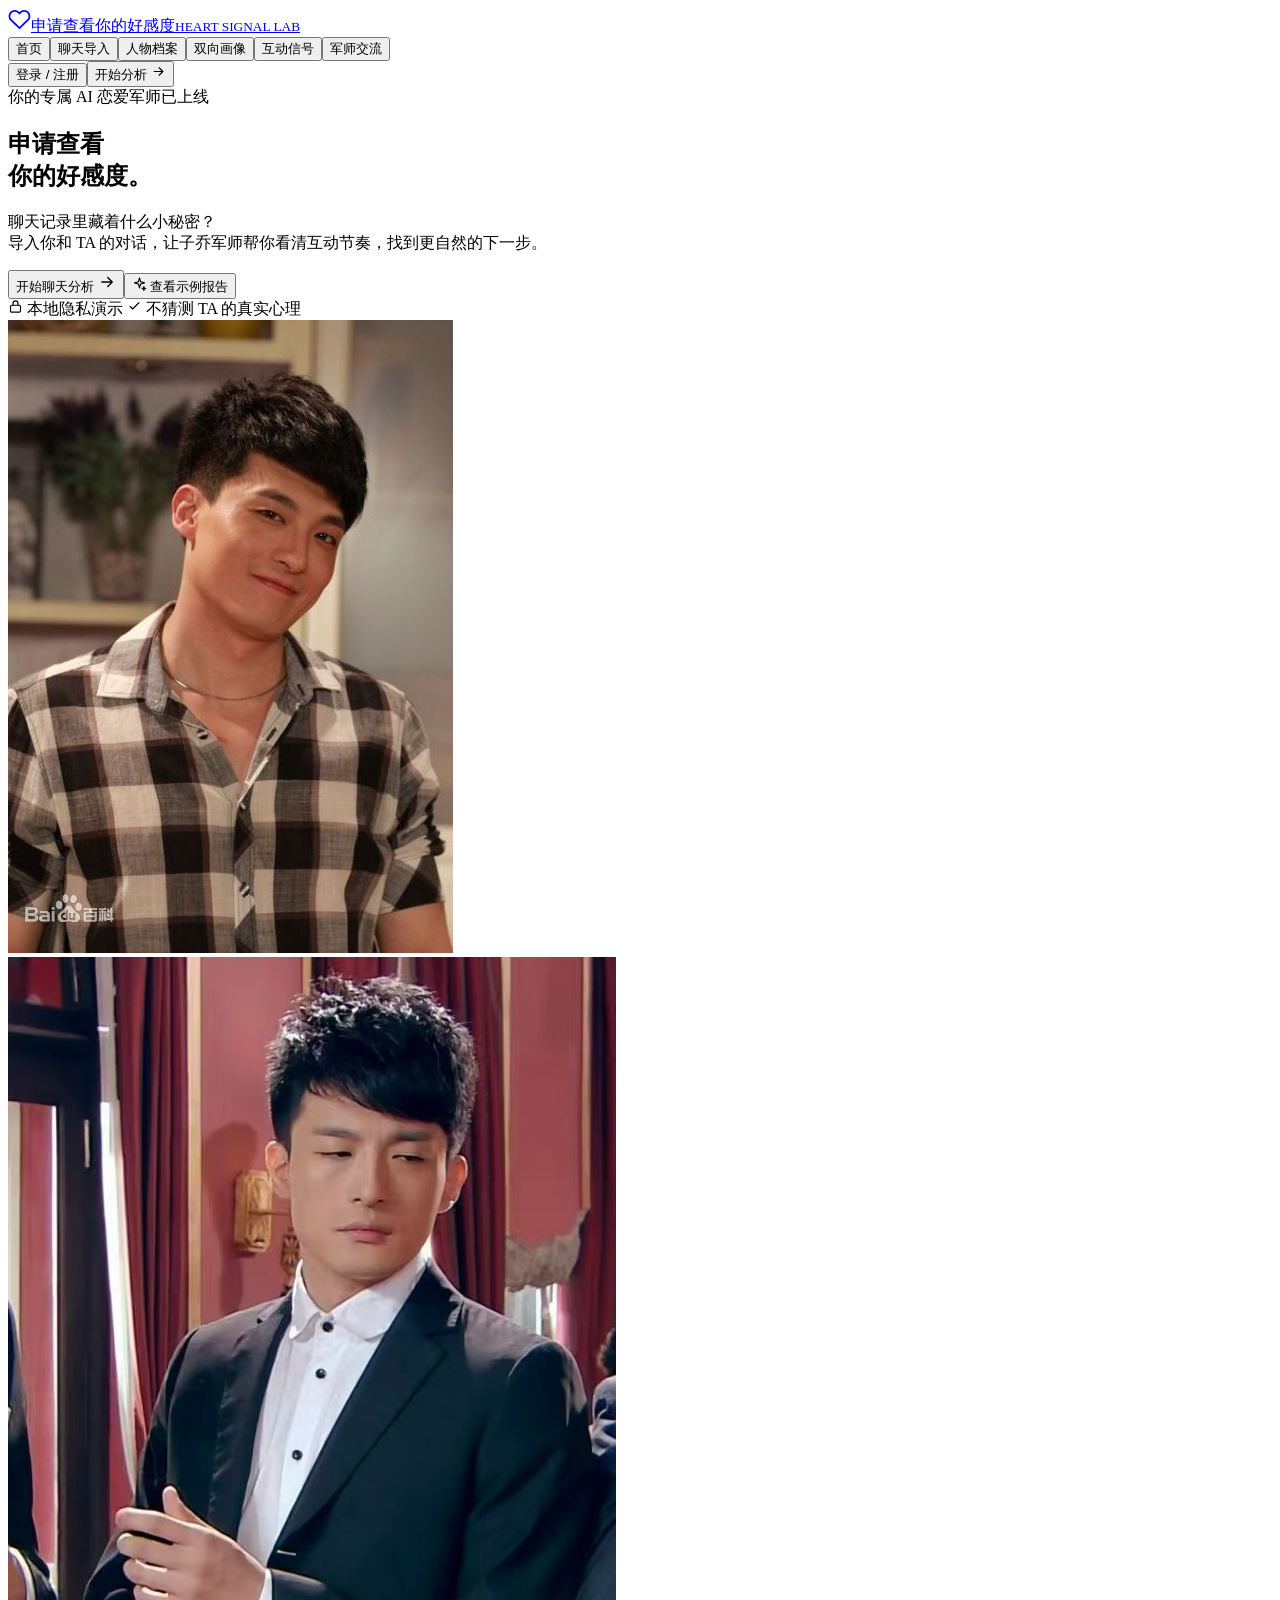
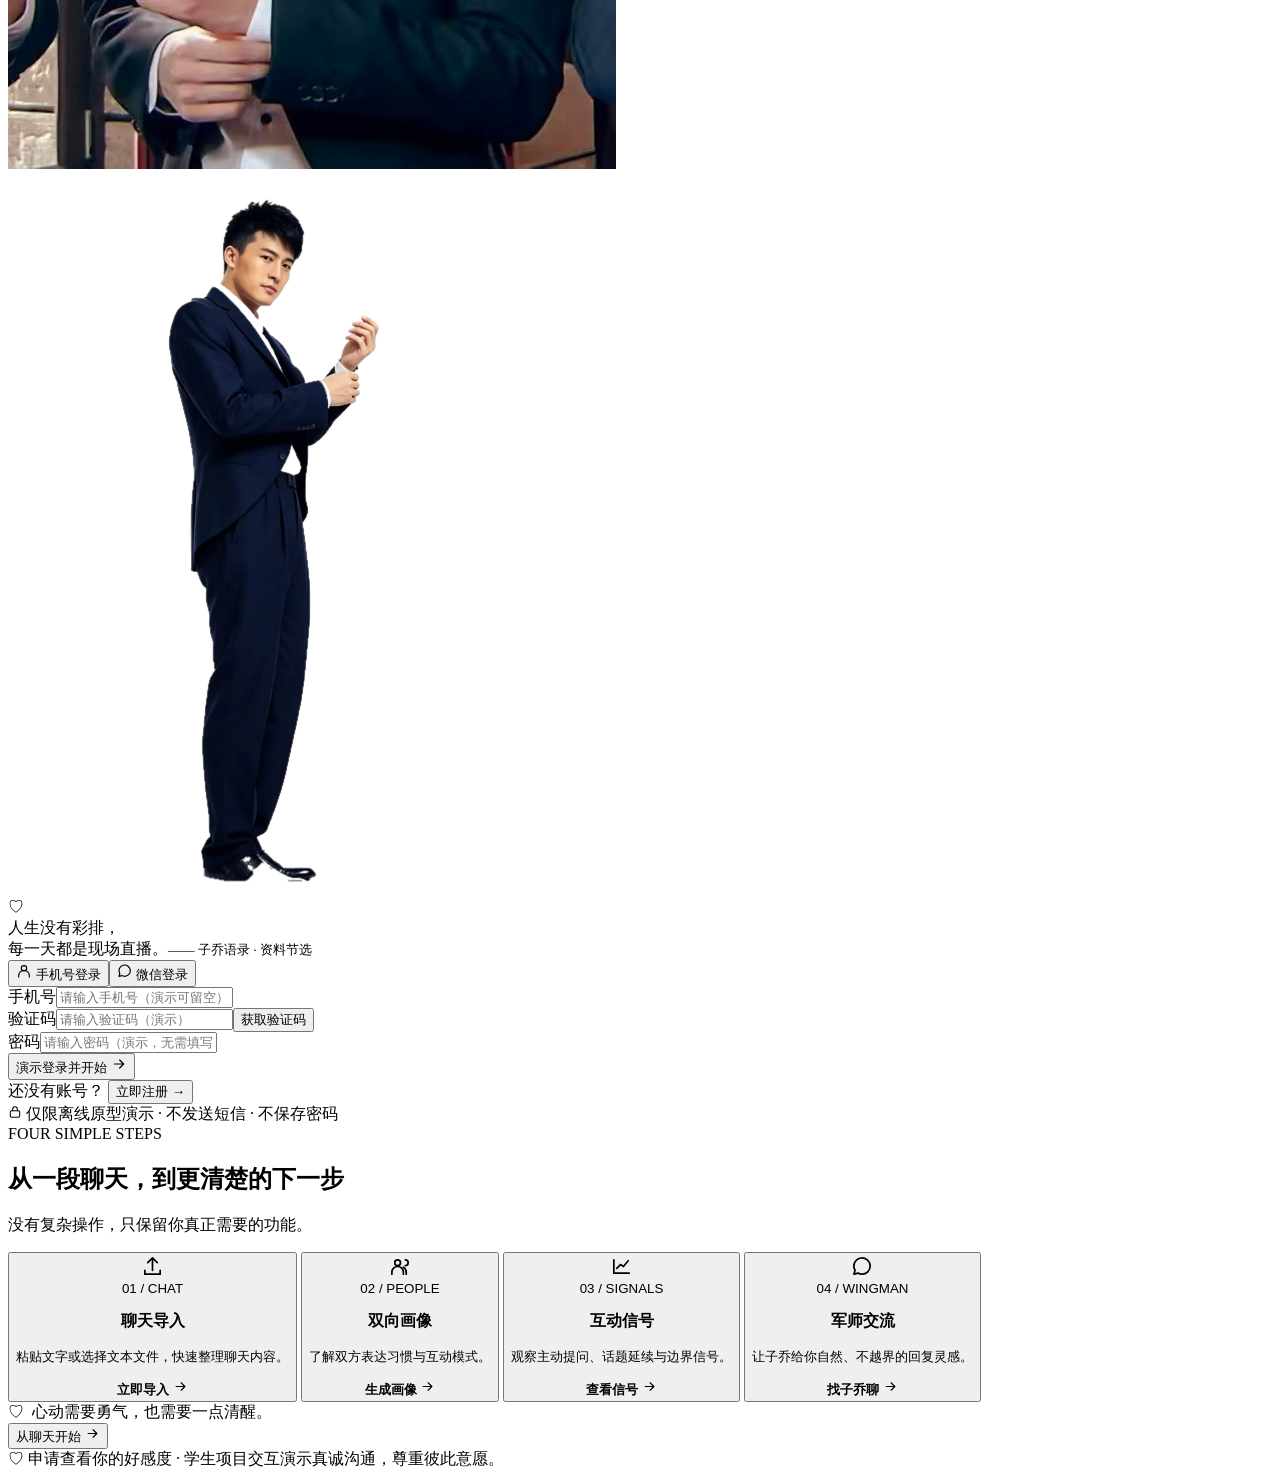
==== frontend/index.html @ c7a86424 "feat: add phase two frontend" ====
<!doctype html>
<html lang="zh-CN">
<head>
  <meta charset="UTF-8" />
  <meta name="viewport" content="width=device-width, initial-scale=1.0" />
  <meta name="theme-color" content="#fff9f4" />
  <meta name="description" content="申请查看你的好感度｜用温柔又清醒的方式，读懂聊天里的互动信号。" />
  <title>申请查看你的好感度 · V6 Agent 整合版</title>
  <link rel="stylesheet" href="styles.css" />
  <link rel="stylesheet" href="refinement.css" />
  <link rel="stylesheet" href="wizard.css" />
  <link rel="stylesheet" href="phase1.css" />
</head>
<body>
  <div class="background-blobs" aria-hidden="true"><span></span><span></span><span></span></div>
  <div id="app"></div>
  <div id="toast" class="toast" role="status" aria-live="polite"></div>
  <script src="api/config.js"></script>
  <script src="api/client.js"></script>
  <script src="api/adapter.js"></script>
  <script src="dashboard.js"></script>
  <script src="mocks/mock-data.js"></script>
  <script src="app.js"></script>
</body>
</html>
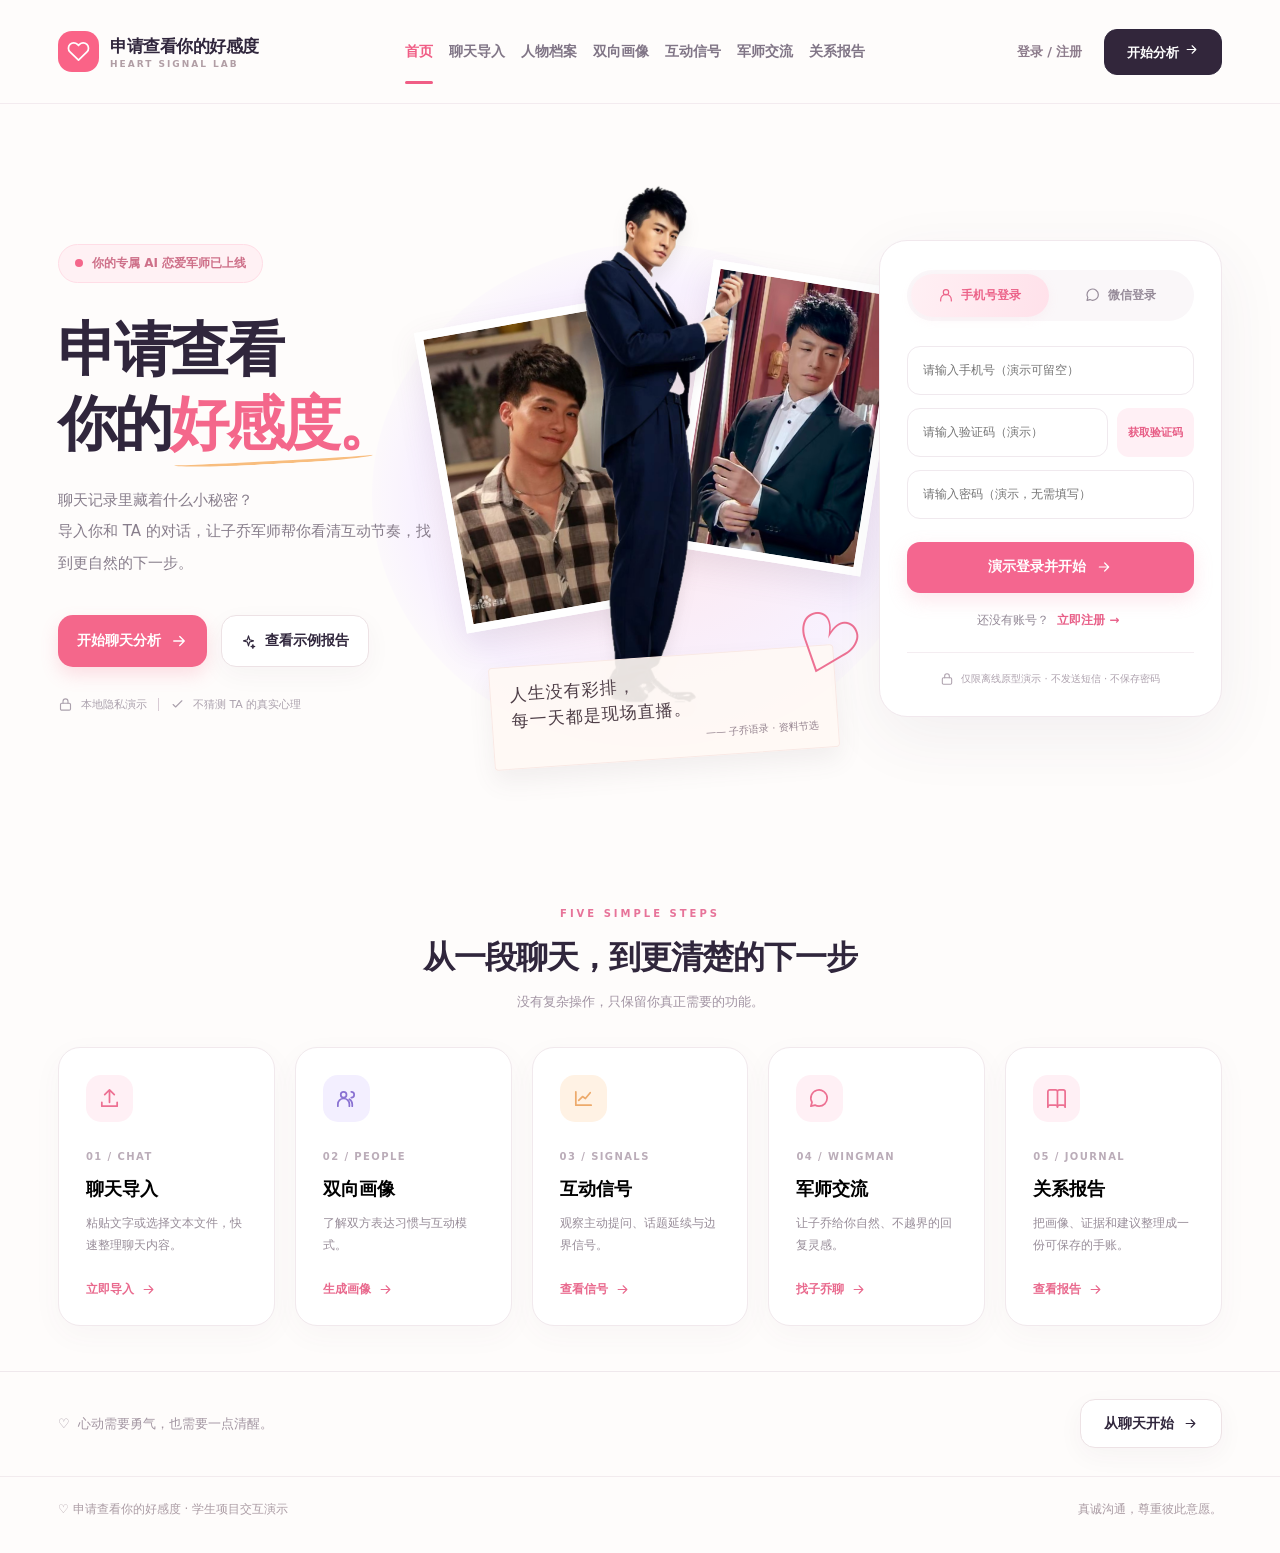
==== commit 75a64041: "feat: add P0 local frontend preview" ====
--- a/frontend/index.html
+++ b/frontend/index.html
@@ -10,6 +10,7 @@
   <link rel="stylesheet" href="refinement.css" />
   <link rel="stylesheet" href="wizard.css" />
   <link rel="stylesheet" href="phase1.css" />
+  <link rel="stylesheet" href="report.css" />
 </head>
 <body>
   <div class="background-blobs" aria-hidden="true"><span></span><span></span><span></span></div>
--- a/frontend/styles.css
+++ b/frontend/styles.css
@@ -0,0 +1,3 @@
+:root{--bg:#fff9f4;--paper:#fffdfb;--white:#fff;--ink:#30243a;--muted:#897e8c;--pink:#f76889;--pink-dark:#e84e75;--pale-pink:#ffedf2;--violet:#7964dc;--pale-violet:#f0edff;--peach:#ffede2;--yellow:#ffe49e;--line:#eee6e7;--green:#2e987c;--green-bg:#eaf9f2;--danger:#d75862;--danger-bg:#fff0f0;--shadow:0 22px 65px rgba(88,52,82,.085);--soft-shadow:0 9px 28px rgba(85,53,86,.06);--radius:24px}
+*{box-sizing:border-box}html{scroll-behavior:smooth}body{margin:0;min-height:100vh;background:var(--bg);font-family:Inter,"SF Pro Display","PingFang SC","Microsoft YaHei",system-ui,sans-serif;color:var(--ink);-webkit-font-smoothing:antialiased}button,input,textarea,select{font:inherit}button{cursor:pointer}a{text-decoration:none;color:inherit}button:focus-visible,a:focus-visible,input:focus-visible,textarea:focus-visible,select:focus-visible{outline:3px solid #b6a8ff;outline-offset:3px}::selection{background:#ffd5df;color:#442238}.background-blobs{position:fixed;inset:0;z-index:-1;pointer-events:none;overflow:hidden}.background-blobs span{position:absolute;border-radius:50%;filter:blur(55px);opacity:.46}.background-blobs span:nth-child(1){width:430px;height:430px;background:#ffe2d7;top:-160px;right:-80px}.background-blobs span:nth-child(2){width:380px;height:380px;background:#e8e4ff;top:480px;left:-220px}.background-blobs span:nth-child(3){width:360px;height:360px;background:#fff0bc;bottom:-240px;right:10%}.site-header{height:86px;display:flex;align-items:center;justify-content:space-between;gap:24px;max-width:1240px;padding:0 28px;margin:auto}.brand{display:flex;align-items:center;gap:11px;font-size:17px;font-weight:900;letter-spacing:-.5px;white-space:nowrap}.brand-icon{height:41px;width:41px;border-radius:15px;display:grid;place-items:center;background:#fa6387;color:#fff;box-shadow:0 6px 15px #f7688947;transform:rotate(-8deg)}.brand small{display:block;font-size:9px;font-weight:900;letter-spacing:2.6px;color:#b19ea5;margin-top:1px}.nav-links{display:flex;gap:35px;align-items:center;color:#716477;font-size:13px;font-weight:700}.nav-links button{border:0;background:transparent;color:inherit;font-weight:700;padding:8px 0}.nav-links button:hover{color:var(--pink)}.nav-action{border:1px solid var(--ink);background:var(--ink);color:white;border-radius:14px;padding:12px 22px;font-size:13px;font-weight:800;transition:.2s}.nav-action:hover{transform:translateY(-2px);box-shadow:0 8px 18px #30243a30}.max{max-width:1240px;padding:0 28px;margin:0 auto}.hero{min-height:627px;display:grid;grid-template-columns:1.04fr .96fr;align-items:center;gap:25px;padding-top:34px;padding-bottom:55px}.eyebrow{display:inline-flex;align-items:center;gap:9px;background:#fff0e9;border:1px solid #ffded5;padding:9px 15px;border-radius:50px;color:#ca6b6d;font-size:12px;font-weight:800;letter-spacing:.8px}.tiny-dot{height:8px;width:8px;background:var(--pink);border-radius:50%}.hero h1{font-size:clamp(48px,5.25vw,77px);font-weight:950;line-height:1.24;letter-spacing:-3px;margin:26px 0 19px}.hero h1 .special{display:inline-block;color:var(--pink);position:relative}.special:after{content:"";position:absolute;left:3%;right:3%;height:9px;border-radius:50%;border-bottom:4px solid #f8bd7e;bottom:-6px;transform:rotate(-3deg)}.hero p{max-width:495px;font-size:16px;line-height:2.08;color:#776f7b;margin:0 0 30px}.hero-ctas{display:flex;gap:13px;align-items:center;flex-wrap:wrap}.btn{border:0;display:inline-flex;align-items:center;justify-content:center;gap:9px;border-radius:15px;padding:14px 23px;font-size:14px;font-weight:850;min-height:49px;transition:transform .2s,box-shadow .2s,background .2s;white-space:nowrap}.btn:hover:not(:disabled){transform:translateY(-2px)}.btn:disabled{opacity:.45;cursor:not-allowed}.btn-primary{background:var(--pink);color:#fff;box-shadow:0 8px 18px #f7688933}.btn-primary:hover{background:var(--pink-dark);box-shadow:0 12px 25px #f7688955}.btn-dark{background:var(--ink);color:#fff}.btn-white{border:1px solid #ede2e5;background:#fff;color:var(--ink);box-shadow:var(--soft-shadow)}.btn-soft{background:var(--pale-violet);color:#5a47b1}.btn-outline{border:1px solid #e4dce2;background:transparent;color:#756978}.btn-sm{padding:9px 14px;font-size:12px;min-height:36px;border-radius:11px}.hero-proof{display:flex;align-items:center;gap:12px;margin-top:31px;color:#998d98;font-size:12px}.proof-stars{display:flex;gap:5px;color:#e9aa42}.hero-art{height:520px;position:relative;display:flex;align-items:center;justify-content:center}.hero-stage{position:absolute;width:90%;height:89%;background:#f4eaff;border-radius:48% 52% 42% 58%/49% 38% 62% 51%;transform:rotate(7deg);top:32px;right:10px}.hero-dots{position:absolute;inset:10px;background-image:radial-gradient(#e2c8d8 1.5px,transparent 1.5px);background-size:22px 22px;mask-image:linear-gradient(110deg,transparent 16%,black 80%);opacity:.35}.hero-visual-card{position:absolute;width:320px;height:382px;border-radius:28px;box-shadow:0 28px 65px #4e2a5430;background:var(--white);transform:rotate(-6deg);top:67px;left:calc(50% - 160px);padding:22px;z-index:2}.hero-visual-top{display:flex;align-items:center;justify-content:space-between;padding-bottom:15px;border-bottom:1px dashed #f0e8ea}.mini-signal{background:var(--green-bg);color:var(--green);padding:5px 9px;border-radius:8px;font-size:10px;font-weight:800}.hero-bubbles{display:flex;flex-direction:column;gap:12px;padding:25px 0 12px}.bubble{font-size:12px;line-height:1.6;border-radius:14px;padding:12px 14px;max-width:88%;font-weight:600}.bubble.left{align-self:flex-start;background:#f7f3f8;color:#726475;border-bottom-left-radius:4px}.bubble.right{align-self:flex-end;background:#fbe4ed;color:#ab4166;border-bottom-right-radius:4px}.bubble-note{font-size:10px;color:#9a8c99;text-align:center;margin-top:3px}.float-note{position:absolute;z-index:5;box-shadow:0 13px 36px #6d476f28;background:#fff;border:1px solid #fff3f4;border-radius:17px;padding:13px 17px;display:flex;align-items:center;gap:11px;font-size:12px;font-weight:800}.float-note.top{top:33px;right:-11px;transform:rotate(7deg)}.float-note.bottom{bottom:35px;left:-10px;transform:rotate(5deg)}.float-icon{display:grid;place-items:center;background:var(--pale-pink);color:var(--pink);width:33px;height:33px;border-radius:11px}.hero-star{position:absolute;font-size:30px;color:#f5a63c;z-index:4}.hero-star.one{top:12%;left:7%}.hero-star.two{bottom:13%;right:2%;color:#ec82a3;font-size:40px}.mascot-hero{position:absolute;width:215px;height:213px;z-index:4;right:-20px;bottom:21px;filter:drop-shadow(0 16px 10px #c98ba23f)}.section{padding-top:56px;padding-bottom:62px}.section-title{text-align:center;margin:0 0 38px}.section-title .kicker,.kicker{color:var(--pink);letter-spacing:3px;text-transform:uppercase;font-size:11px;font-weight:900}.section-title h2{font-size:clamp(27px,3vw,38px);letter-spacing:-1.5px;margin:12px 0}.section-title p{font-size:14px;color:var(--muted);line-height:1.8}.feature-grid{display:grid;grid-template-columns:repeat(3,1fr);gap:18px}.feature-card{background:#fff;border:1px solid #f1e8e9;border-radius:24px;padding:30px;min-height:228px;box-shadow:var(--soft-shadow)}.feature-symbol{width:52px;height:52px;border-radius:17px;display:grid;place-items:center;margin-bottom:26px}.feature-symbol.pink{background:var(--pale-pink);color:var(--pink)}.feature-symbol.purple{background:var(--pale-violet);color:var(--violet)}.feature-symbol.orange{background:#fff0d8;color:#e9a13e}.feature-card h3{font-size:18px;margin:0 0 10px}.feature-card p{font-size:13px;line-height:1.85;color:var(--muted);margin:0}.process-panel{background:#31243c;border-radius:32px;margin-top:80px;min-height:255px;color:#fff;display:grid;grid-template-columns:1.1fr 1.4fr;align-items:center;gap:35px;padding:42px 53px;position:relative;overflow:hidden}.process-panel:after{content:"♡";position:absolute;right:-10px;bottom:-117px;font-size:260px;color:#fff1;transform:rotate(-15deg)}.process-panel h3{font-size:28px;line-height:1.5;margin:10px 0}.process-panel p{font-size:12px;color:#d1c5d7;line-height:1.9;margin:0}.process-steps{display:flex;align-items:center;gap:9px;position:relative;z-index:2;justify-content:flex-end}.process-step{border:1px solid #ffffff26;background:#ffffff12;border-radius:15px;min-width:106px;padding:15px 12px;color:#fff;font-size:12px;font-weight:800}.process-step span{display:block;color:#e48fad;font-size:11px;margin-bottom:11px}.process-arrow{color:#f6a5b5}.privacy-band{display:flex;gap:17px;align-items:center;background:#fff2eb;border:1px solid #ffded4;border-radius:19px;padding:19px 24px;margin-top:36px}.privacy-band .privacy-icon{color:#d77f64}.privacy-band strong{font-size:13px}.privacy-band p{margin:4px 0 0;font-size:12px;color:#997b7c;line-height:1.6}.footer{border-top:1px solid #efe4e2;padding:24px 0 35px;margin-top:60px;color:#ab9ca4;font-size:12px}.footer .max{display:flex;align-items:center;justify-content:space-between;gap:15px}.workspace-shell{max-width:1280px;margin:30px auto 0;padding:0 28px;display:grid;grid-template-columns:240px 1fr;gap:25px;align-items:start;min-height:670px}.sidebar{background:#fff;border:1px solid #f1e7e9;box-shadow:var(--soft-shadow);border-radius:24px;padding:24px 14px;position:sticky;top:18px}.sidebar-title{font-size:10px;font-weight:900;letter-spacing:1.8px;color:#b4a9b0;padding:0 14px;margin-bottom:17px}.step-list{display:flex;flex-direction:column;gap:5px}.step-link{width:100%;border:0;background:transparent;display:flex;align-items:center;gap:11px;text-align:left;padding:14px 13px;color:#8d8290;border-radius:13px;font-size:13px;font-weight:760}.step-link .step-icon{height:32px;width:32px;border-radius:11px;display:grid;place-items:center;background:#faf6f7;color:#a69aaa;flex:none}.step-link.active{background:#ffecf1;color:#df527b}.step-link.active .step-icon{background:#fff;color:#ec638d}.step-link:hover:not(.active){background:#faf7fa;color:#604d65}.sidebar-sep{height:1px;background:#f1e9ea;margin:21px 14px}.sidebar-mascot{background:linear-gradient(145deg,#f2edff,#ffeef2);padding:15px;border-radius:19px;margin:0 3px}.sidebar-mascot .mascot-svg{width:100px;height:100px;display:block;margin:-2px auto 0}.sidebar-mascot strong{font-size:13px;display:block;text-align:center}.sidebar-mascot p{font-size:11px;color:#8a738b;text-align:center;line-height:1.6;margin:6px 0}.workspace-main{min-width:0;animation:fadeUp .34s ease}.page-heading{display:flex;justify-content:space-between;align-items:flex-start;gap:20px;margin:8px 0 25px}.page-heading h1{font-size:32px;letter-spacing:-1.4px;line-height:1.3;margin:9px 0 8px}.page-heading p{font-size:13px;color:var(--muted);line-height:1.8;margin:0}.page-heading .eyebrow{font-size:10px;padding:7px 11px;letter-spacing:.6px}.page-heading-right{display:flex;align-items:center;gap:8px;flex-wrap:wrap;justify-content:flex-end}.panel{background:#fff;border:1px solid #f0e6e8;border-radius:24px;box-shadow:var(--soft-shadow);padding:25px}.panel h2,.panel h3{letter-spacing:-.3px}.panel-header{display:flex;align-items:center;justify-content:space-between;gap:12px;margin-bottom:18px}.panel-header h2{font-size:16px;margin:0}.panel-header small{font-size:11px;color:#a69ba6}.layout-2{display:grid;grid-template-columns:1.55fr 1fr;gap:19px}.layout-2.equal{grid-template-columns:repeat(2,minmax(0,1fr))}.stack{display:flex;flex-direction:column;gap:19px}.pill{display:inline-flex;align-items:center;gap:6px;padding:7px 11px;border-radius:99px;background:#f7f3f7;color:#8c7e8e;font-size:11px;font-weight:780}.pill.green{background:var(--green-bg);color:var(--green)}.pill.pink{background:var(--pale-pink);color:var(--pink-dark)}.pill.purple{background:var(--pale-violet);color:#6c54c9}.pill.orange{background:#fff2dd;color:#ba7e2e}.pill.red{background:var(--danger-bg);color:var(--danger)}.field{display:flex;flex-direction:column;gap:7px}.field label{font-size:12px;font-weight:800;color:#766c77}.field input,.field select{border:1px solid #e9e1e7;background:#fff;border-radius:11px;padding:12px 13px;color:var(--ink);min-width:0;outline:none;transition:border .2s}.field input:focus,.field select:focus,.editor:focus{border-color:#be9fff;box-shadow:0 0 0 3px #be9fff24}.field-grid{display:grid;grid-template-columns:repeat(2,minmax(0,1fr));gap:15px;margin-bottom:19px}.import-tabs{display:flex;gap:8px;margin-bottom:14px}.tab{border:0;background:#f7f5f8;color:#9b8fa0;font-size:12px;font-weight:800;border-radius:11px;padding:10px 14px}.tab.active{background:var(--pale-pink);color:var(--pink-dark)}.editor{display:block;resize:vertical;width:100%;min-height:268px;background:#fffaf9;border:1.5px dashed #eccfd9;border-radius:16px;padding:18px;color:#544755;font-size:13px;line-height:1.9;outline:none}.editor::placeholder{color:#b7a9ad}.editor-footer{display:flex;justify-content:space-between;align-items:center;gap:10px;margin-top:12px;flex-wrap:wrap}.editor-footer small{color:#ab9daa;font-size:11px}.file-label{display:inline-flex;align-items:center;gap:6px;border:1px solid #eee3e7;border-radius:10px;padding:10px 13px;font-size:12px;font-weight:800;cursor:pointer;color:#6f6074;background:#fff}.file-label:hover{background:#fff4f7}.upload-file{position:absolute;opacity:0;width:1px;height:1px}.import-actions{display:flex;justify-content:flex-end;gap:10px;align-items:center;margin-top:20px;flex-wrap:wrap}.helper{font-size:12px;line-height:1.8;color:#968894}.preview-messages{display:flex;flex-direction:column;gap:13px;min-height:215px}.preview-chat{max-width:85%;display:flex;flex-direction:column;gap:5px}.preview-chat.self{align-self:flex-end;align-items:flex-end}.preview-chat.other{align-self:flex-start}.preview-chat .who{color:#ad9faa;font-size:10px}.preview-chat .say{font-size:12px;line-height:1.7;padding:10px 13px;background:#f6f3fa;border-radius:13px;border-bottom-left-radius:4px;word-break:break-word}.preview-chat.self .say{background:#ffe9f1;border-bottom-left-radius:13px;border-bottom-right-radius:4px}.no-data{text-align:center;padding:43px 15px;color:#a596a5;font-size:12px;line-height:1.7}.no-data .empty-icon{width:47px;height:47px;margin:0 auto 11px;display:grid;place-items:center;background:#f8f3f8;border-radius:15px}.info-note{border-radius:14px;background:#f7f5fe;color:#7d7098;padding:14px;font-size:11px;line-height:1.8;display:flex;gap:10px}.info-note .note-icon{flex:none;color:#8b78d8}.info-note.red{background:#fff1f1;color:#bb616b}.result-banner{border-radius:22px;padding:24px;background:linear-gradient(115deg,#f8eefe,#fff2ed);display:flex;justify-content:space-between;align-items:center;gap:15px;overflow:hidden}.result-banner .main{font-size:18px;font-weight:900}.result-banner p{font-size:12px;line-height:1.8;color:#8b758e;margin:5px 0 0}.result-banner .heart-sticker{font-size:56px;line-height:1;color:#eb78a1;transform:rotate(15deg)}.portrait-grid{display:grid;grid-template-columns:1fr 1fr;gap:20px}.portrait-card{background:#fff;border:1px solid #f0e6e8;box-shadow:var(--soft-shadow);border-radius:24px;overflow:hidden}.portrait-top{height:164px;position:relative;display:flex;align-items:center;justify-content:center}.portrait-top.me{background:#eeeafe}.portrait-top.them{background:#ffe9ec}.portrait-avatar{height:102px;width:102px;border:6px solid #ffffffac;border-radius:50%;display:grid;place-items:center;font-size:55px;box-shadow:0 7px 22px #553b6925}.portrait-card .portrait-info{padding:22px 23px 26px}.portrait-name{display:flex;justify-content:space-between;align-items:center;gap:9px;margin-bottom:5px}.portrait-name h2{font-size:20px;margin:0}.portrait-sub{color:#9c8e9b;font-size:12px;margin:0 0 18px}.metric-row{display:flex;align-items:center;justify-content:space-between;border-top:1px solid #f3eef0;padding:11px 0;color:#7b707e;font-size:12px}.metric-row b{color:#493a50;font-size:13px}.tag-row{display:flex;gap:7px;flex-wrap:wrap;margin-top:14px}.insight-strip{background:#fff7ea;border:1px solid #ffebc8;border-radius:19px;padding:18px 21px;font-size:12px;line-height:1.9;color:#8d7154;display:flex;gap:13px}.insight-strip strong{color:#674a35}.circle-block{display:flex;align-items:center;justify-content:center;flex-direction:column;gap:8px;padding:18px 0 5px}.score-ring{width:175px;height:175px;display:grid;place-items:center;border-radius:50%;background:conic-gradient(var(--pink) calc(var(--score)*1%),#f7edf2 0);position:relative}.score-ring::before{content:"";position:absolute;inset:15px;background:#fff;border-radius:50%}.score-center{position:relative;text-align:center}.score-center b{font-size:58px;letter-spacing:-3px;line-height:1;color:#3b2d43}.score-center small{color:#ab9aa9;font-weight:900;font-size:16px}.score-center span{display:block;font-size:11px;color:#a499a2;margin-top:8px}.ring-label{font-size:11px;color:#9c8d9b;text-align:center;line-height:1.7}.tiny-metrics{display:grid;grid-template-columns:repeat(3,1fr);gap:7px;margin-top:14px}.tiny-metric{background:#fbf8fa;border-radius:14px;padding:14px 7px;text-align:center}.tiny-metric b{display:block;font-size:21px}.tiny-metric span{color:#a297a2;font-size:10px}.bar-item{margin:0 0 18px}.bar-head{display:flex;justify-content:space-between;align-items:center;font-size:12px;color:#786d7d;margin:0 0 9px}.bar-head b{color:#54465b}.bar-track{height:9px;background:#f5f0f3;border-radius:99px;overflow:hidden}.bar-fill{height:100%;border-radius:99px;background:linear-gradient(90deg,#ffb6c7,#f76889);transition:width .5s ease}.bar-fill.violet{background:linear-gradient(90deg,#b5a7f9,#7964dc)}.bar-fill.orange{background:linear-gradient(90deg,#f9d58e,#edae55)}.bar-fill.green{background:linear-gradient(90deg,#9adccc,#50b197)}.signal-list{display:flex;flex-direction:column;gap:12px}.signal-item{border:1px solid #f1e9ec;border-radius:17px;padding:16px;display:flex;gap:12px}.signal-icon{height:35px;width:35px;flex:none;display:grid;place-items:center;border-radius:11px;background:#eaf9f2;color:var(--green)}.signal-icon.warn{background:#fff2e3;color:#ca8950}.signal-icon.red{background:#fff0f0;color:#d75862}.signal-item strong{display:block;font-size:13px;margin:0 0 5px}.signal-item p{font-size:11px;color:#958796;line-height:1.8;margin:0}.quote-box{border-left:3px solid #ed91b1;margin-top:9px;padding:7px 12px;background:#fff9fb;font-size:12px;color:#8f647b;border-radius:0 8px 8px 0;line-height:1.7;word-break:break-word}.muted{color:var(--muted)}.timeline{display:grid;grid-template-columns:repeat(3,minmax(0,1fr));gap:16px;margin-top:18px}.timeline-step{border-radius:19px;border:1px solid #eee6ea;background:white;padding:19px;position:relative}.timeline-step:not(:last-child):after{content:"→";position:absolute;right:-14px;top:47%;color:#bcaab7;z-index:2;font-size:20px}.timeline-step .num{font-weight:950;font-size:11px;color:#e087a4;letter-spacing:1px}.timeline-step h3{font-size:16px;margin:10px 0}.timeline-step p{font-size:11px;line-height:1.8;color:#9b8d9a;margin:0}.response-card{border:1px solid #f0e6ea;border-radius:16px;padding:17px;margin:0 0 13px;background:#fff;transition:.2s}.response-card:hover{border-color:#eea5be;background:#fffafc}.response-head{display:flex;align-items:center;justify-content:space-between;gap:9px;margin-bottom:9px}.response-card p{font-size:13px;line-height:1.9;color:#5c4e5e;margin:0 0 11px;word-break:break-word}.response-foot{display:flex;align-items:center;justify-content:space-between;gap:12px}.response-foot small{font-size:11px;color:#a498a5;line-height:1.6}.advisor-layout{display:grid;grid-template-columns:minmax(0,1fr) 270px;gap:19px}.chat-panel{background:#fff;box-shadow:var(--soft-shadow);border:1px solid #f0e6e8;border-radius:25px;overflow:hidden;display:flex;flex-direction:column;min-height:640px}.chat-topbar{display:flex;align-items:center;gap:12px;border-bottom:1px solid #f4ebed;padding:17px 20px}.avatar-small{height:43px;width:43px;border-radius:13px;background:#ffedf4;display:grid;place-items:center;font-size:27px}.chat-topbar h3{margin:0 0 4px;font-size:14px}.chat-topbar p{margin:0;font-size:10px;color:#a497a5}.chat-topbar .online{height:7px;width:7px;background:#72bba5;border-radius:50%;display:inline-block;margin-right:5px}.chat-scroll{flex:1;max-height:470px;overflow-y:auto;padding:25px 24px;display:flex;flex-direction:column;gap:16px;background:linear-gradient(#fffdfc,#fff)}.chat-msg{display:flex;align-items:flex-end;gap:9px;max-width:87%}.chat-msg.me{align-self:flex-end;flex-direction:row-reverse}.chat-msg.bot{align-self:flex-start}.chat-msg .speaker{display:grid;place-items:center;border-radius:10px;height:33px;width:33px;flex:none;background:#fff0f3;font-size:20px}.chat-msg.me .speaker{background:#f0edff}.chat-msg .message{font-size:12px;line-height:1.85;padding:14px 16px;background:#f8f5f8;color:#544958;border-radius:17px;border-bottom-left-radius:4px;white-space:pre-wrap;word-break:break-word}.chat-msg.me .message{background:#fce4ed;color:#763c56;border-radius:17px;border-bottom-right-radius:4px}.chat-composer{border-top:1px solid #f3eaee;padding:17px 20px;background:#fff}.quick-questions{display:flex;gap:7px;overflow:auto;padding-bottom:13px;scrollbar-width:thin}.quick-questions button{white-space:nowrap;border:1px solid #eee3e9;background:#fff;color:#857786;border-radius:50px;padding:8px 11px;font-size:11px}.quick-questions button:hover{background:#ffedf2;color:#df527b}.composer-row{display:flex;gap:9px}.composer-input{flex:1;border:1px solid #eee3e9;background:#fffbfc;border-radius:12px;padding:13px;font-size:12px;outline:none;min-width:0}.composer-input:focus{border-color:#ee9fb7}.send-btn{height:43px;width:46px;border:0;background:var(--pink);color:white;border-radius:12px;display:grid;place-items:center}.advisor-profile{background:linear-gradient(155deg,#f5efff,#ffecf2);border:1px solid #efdded;border-radius:24px;padding:22px;text-align:center}.advisor-profile .mascot-svg{width:170px;height:170px}.advisor-profile h3{margin:7px 0 4px;font-size:19px}.advisor-profile .title{font-size:11px;color:#a286a3}.advisor-profile p{font-size:12px;color:#8c7e90;line-height:1.9}.advisor-profile .motto{display:inline-block;color:#bb6282;background:#fff9;border-radius:12px;padding:10px 14px;font-size:11px;font-weight:800;line-height:1.7}.advisor-hints{background:#fff;border:1px solid #f0e6e8;border-radius:22px;padding:21px;margin-top:17px;font-size:12px;line-height:1.8;color:#8d8091}.advisor-hints h3{font-size:14px;margin:0 0 9px;color:var(--ink)}.toast{position:fixed;bottom:26px;left:50%;transform:translate(-50%,30px);opacity:0;pointer-events:none;z-index:1000;color:#fff;background:#34273e;padding:12px 19px;border-radius:14px;font-size:12px;font-weight:800;box-shadow:0 13px 35px #3928443d;transition:opacity .24s,transform .24s}.toast.show{opacity:1;transform:translate(-50%,0)}.illustration-caption{font-size:11px;color:#b4a6af;letter-spacing:.3px}.empty-state{background:#fff;border:1px solid #f1e7e9;border-radius:25px;padding:70px 25px;text-align:center;box-shadow:var(--soft-shadow)}.empty-state .huge{font-size:65px}.empty-state h2{font-size:23px;letter-spacing:-.8px}.empty-state p{max-width:490px;margin:0 auto 22px;font-size:13px;color:var(--muted);line-height:1.9}.step-controls{display:flex;justify-content:space-between;align-items:center;gap:15px;margin-top:22px}.step-controls .muted{font-size:11px}.disclaimer{font-size:11px;color:#a292a0;line-height:1.8}.signal-detail-grid{display:grid;grid-template-columns:.89fr 1.11fr;gap:18px}.example-badge{font-size:10px;color:#b69da7;background:#fff3f6;border-radius:7px;padding:5px 7px;font-weight:900;margin-left:7px}.mbti-note{font-size:11px;color:#a394a2;line-height:1.8;margin-top:11px}.check-row{display:flex;gap:8px;align-items:flex-start;color:#8c7b88;font-size:11px;line-height:1.7;margin-top:15px}.check-row input{margin-top:3px;accent-color:var(--pink);flex:none}.mini-section-title{font-size:12px;font-weight:900;color:#594a5b;letter-spacing:1px;margin:0 0 15px}.heart-chart{height:110px;display:flex;align-items:end;gap:10px;border-bottom:1px solid #eee5ea;padding:0 5px 0}.heart-chart .column{flex:1;display:flex;align-items:end;justify-content:center;height:100%;position:relative}.heart-chart .column span{display:block;width:70%;border-radius:8px 8px 0 0;background:linear-gradient(#f6afc4,#f16c96);min-height:10px}.chart-labels{display:flex;gap:10px;margin-top:8px;padding:0 5px;font-size:9px;color:#b6a9b5}.chart-labels span{flex:1;text-align:center}.privacy-link{background:none;border:none;color:#947e94;font-size:12px;font-weight:750;padding:0}.privacy-link:hover{color:var(--pink)}@keyframes fadeUp{from{opacity:0;transform:translateY(8px)}to{opacity:1;transform:translateY(0)}}
+@media(max-width:1100px){.hero h1{font-size:58px}.hero-art{transform:scale(.92)}.float-note.top{right:-3px}.process-panel{grid-template-columns:1fr;gap:16px}.process-steps{justify-content:flex-start}.advisor-layout{grid-template-columns:1fr}.advisor-side{display:grid;grid-template-columns:1fr 1fr;gap:16px}.advisor-hints{margin:0}}@media(max-width:850px){.nav-links{gap:17px}.hero{grid-template-columns:1fr;gap:0;padding-top:48px}.hero h1{font-size:clamp(48px,9vw,68px)}.hero-art{transform:scale(.9);margin:0 auto;width:min(100%,480px);height:470px}.feature-grid{grid-template-columns:1fr}.feature-card{min-height:auto}.workspace-shell{grid-template-columns:1fr;margin-top:10px}.sidebar{position:static;padding:12px;overflow-x:auto}.sidebar-title,.sidebar-sep,.sidebar-mascot{display:none}.step-list{flex-direction:row;min-width:max-content}.step-link{padding:10px 12px}.step-link .step-icon{height:28px;width:28px}.layout-2,.signal-detail-grid{grid-template-columns:1fr}}@media(max-width:600px){.max,.site-header,.workspace-shell{padding-left:17px;padding-right:17px}.site-header{height:74px}.brand{font-size:14px}.brand small{font-size:8px;letter-spacing:1.3px}.brand-icon{height:36px;width:36px}.nav-links{display:none}.nav-action{font-size:11px;padding:10px 12px}.hero{padding-top:31px;padding-bottom:5px}.hero h1{font-size:46px;letter-spacing:-2px}.hero p{font-size:14px;line-height:1.95}.hero-art{width:100%;height:400px;transform:scale(.83);transform-origin:top center;margin-bottom:-70px}.hero-visual-card{top:25px}.float-note.top{right:-28px}.mascot-hero{right:-33px}.section{padding-top:50px;padding-bottom:28px}.process-panel{margin-top:39px;padding:30px 23px}.process-panel h3{font-size:23px}.process-steps{overflow:auto}.process-step{min-width:99px}.privacy-band{align-items:flex-start}.footer .max{flex-direction:column;align-items:flex-start}.page-heading{flex-direction:column;gap:12px;margin-top:13px}.page-heading h1{font-size:28px}.panel{padding:19px}.field-grid,.portrait-grid,.timeline,.layout-2.equal,.advisor-side{grid-template-columns:1fr}.portrait-top{height:145px}.timeline-step:not(:last-child):after{display:none}.result-banner{padding:19px}.result-banner .heart-sticker{font-size:34px}.chat-panel{min-height:530px}.chat-scroll{max-height:440px;padding:16px}.chat-msg{max-width:95%}.chat-msg .message{font-size:12px}.tiny-metric b{font-size:18px}.sidebar{margin:0 -1px}.step-link{font-size:11px}.step-controls{flex-direction:column;align-items:stretch}.step-controls button{width:100%}}@media(prefers-reduced-motion:reduce){*,*::before,*::after{animation-duration:.01ms!important;scroll-behavior:auto!important;transition-duration:.01ms!important}}
--- a/frontend/refinement.css
+++ b/frontend/refinement.css
@@ -0,0 +1,38 @@
+
+:root{--bg:#fefcfb;--paper:#fff;--ink:#30263c;--pink:#f4678b;--pink-dark:#e8587d;--line:#f1e8ec;--shadow:0 20px 55px rgba(72,50,70,.055);--soft-shadow:0 8px 26px rgba(72,50,70,.045)}
+body{background:#fefcfb}.background-blobs{display:none}.max{max-width:1470px;padding-left:58px;padding-right:58px}.v4-header{height:104px;max-width:1470px;padding:0 58px;border-bottom:1px solid #f3ebef;background:#fefcfb}.brand-icon{transform:none;box-shadow:none;border-radius:14px}.brand{font-size:17px}.brand small{font-size:9px;letter-spacing:2px}.nav-links{gap:42px}.nav-links button{font-size:14px;color:#807586}.nav-links button.current{color:#f05d85;position:relative}.nav-links button.current:after{content:"";position:absolute;height:3px;background:#f05d85;left:0;right:0;bottom:-15px;border-radius:10px}.nav-action{border-radius:13px;background:#32263b}
+.v4-hero{display:grid;grid-template-columns:1.07fr 1.11fr .97fr;gap:18px;align-items:center;min-height:750px;padding-top:52px;padding-bottom:54px;overflow:hidden}.v4-copy{position:relative;z-index:5}.v4-copy h1{font-size:clamp(50px,4.6vw,75px);letter-spacing:-3px;line-height:1.26;margin:30px 0 24px}.v4-copy h1 .special{position:relative;color:var(--pink);white-space:nowrap}.v4-copy h1 .special:after{content:'';position:absolute;height:5px;width:89%;border-bottom:3px solid #f8bd7e;bottom:-6px;left:2%;transform:rotate(-3deg)}.v4-copy p{line-height:2.1;color:#877d8b;font-size:15px;margin-bottom:36px}.v4-copy .eyebrow{font-size:12px;background:#fff1f4;border:1px solid #ffdde6;color:#ce7089;letter-spacing:0;padding:10px 16px}.v4-copy .hero-ctas{gap:14px}.v4-copy .btn{min-height:52px;padding:13px 19px}.v4-trust{display:flex;align-items:center;gap:8px;color:#aba1ad;font-size:11px;margin-top:30px}.v4-trust span{width:1px;height:13px;background:#d8cbd4;margin:0 3px}
+.v4-collage{height:585px;min-width:0;position:relative;overflow:visible;isolation:isolate}.v4-soft-glow{position:absolute;z-index:-1;left:-22%;right:-18%;top:10%;bottom:4%;border-radius:50%;background:radial-gradient(ellipse,#fde3e9 0%,#f7efff 59%,transparent 76%);opacity:.85}.v4-photo{position:absolute;background:#fff;border:8px solid white;box-shadow:0 12px 31px #6f506d20;overflow:hidden}.v4-photo img{height:100%;width:100%;object-fit:cover;display:block}.v4-photo-left{left:-5%;top:22%;height:305px;width:195px;transform:rotate(-10deg);z-index:1}.v4-photo-right{right:-7%;top:15%;height:290px;width:194px;transform:rotate(9deg);z-index:1}.v4-hero-actor{position:absolute;left:50%;transform:translateX(-51%);top:-20px;height:545px;width:auto;z-index:3;filter:drop-shadow(0 12px 7px #55414b16)}.v4-hand-heart{position:absolute;right:-1%;top:72%;font-size:80px;color:#ed7193;transform:rotate(20deg);z-index:5;line-height:1}.v4-note{position:absolute;z-index:4;left:8%;right:5%;bottom:12px;background:#fff9f5e8;padding:15px 19px;transform:rotate(-4deg);box-shadow:0 12px 25px #65526715;border-radius:4px;border:1px solid #f9e9e5}.v4-note span{display:block;font-size:17px;letter-spacing:1px;color:#4e3e47;font-family:'KaiTi','STKaiti',serif;line-height:1.55}.v4-note small{display:block;text-align:right;color:#93828e;margin-top:4px;font-size:10px}
+.v4-preview{border:1px solid #f0e9ec;border-radius:26px;padding:26px 22px;background:#fff;box-shadow:0 24px 65px #71536e0e;position:relative;z-index:6;margin-left:8px}.v4-preview-top{display:flex;align-items:center;gap:11px;padding-bottom:21px;border-bottom:1px solid #f2edf0}.v4-preview-icon{height:39px;width:39px;background:#fff0f4;border-radius:12px;color:#f17d9c;display:grid;place-items:center;flex:none}.v4-preview-top strong{display:block;font-size:14px;white-space:nowrap}.v4-preview-top small{display:block;font-size:11px;color:#a99caa;margin-top:4px}.v4-demo-pill{margin-left:auto;padding:7px 9px;background:#ecf9f2;border-radius:99px;color:#4dad8c;font-size:10px;white-space:nowrap}.v4-demo-pill i{display:inline-block;background:#55c69c;height:6px;width:6px;border-radius:99px;margin-right:3px}.v4-preview-bubbles{padding:25px 0 21px;display:flex;flex-direction:column;gap:15px}.v4-bubble{padding:13px 15px;border-radius:14px;font-size:12px;line-height:1.65;max-width:94%}.v4-bubble.from-ta{align-self:flex-start;background:#f8f6f9;color:#726977;border-bottom-left-radius:4px}.v4-bubble.from-me{align-self:flex-end;background:#ffedf2;color:#ad5671;border-bottom-right-radius:4px}.v4-preview-bottom{display:flex;align-items:center;gap:11px;width:100%;border:0;color:#7660c1;background:#f8f5ff;text-align:left;padding:17px 15px;border-radius:14px;font-size:12px;font-weight:800}.v4-preview-bottom svg:last-child{margin-left:auto}
+.v4-feature-block{padding-top:48px;padding-bottom:45px}.v4-section-intro{text-align:center;margin-bottom:36px}.v4-section-intro>span{font-size:10px;font-weight:850;color:#e77399;letter-spacing:3px}.v4-section-intro h2{font-size:32px;letter-spacing:-1px;margin:15px 0 12px}.v4-section-intro p{font-size:13px;color:#a294a3}.v4-features{display:grid;grid-template-columns:repeat(4,1fr);gap:20px}.v4-features button{display:block;text-align:left;background:#fff;border:1px solid #f1e9ed;border-radius:22px;padding:27px;box-shadow:0 9px 30px #6647680a;transition:transform .2s,box-shadow .2s}.v4-features button:hover{transform:translateY(-4px);box-shadow:0 16px 35px #66476817}.v4-feature-icon{height:47px;width:47px;border-radius:15px;background:#fff0f5;color:#ed7092;display:grid;place-items:center;margin-bottom:23px}.v4-features button:nth-child(2) .v4-feature-icon{background:#f3efff;color:#8971d2}.v4-features button:nth-child(3) .v4-feature-icon{background:#fff2e4;color:#edaa6b}.v4-features button>span{font-size:10px;color:#bbadb9;letter-spacing:1.4px;font-weight:800}.v4-features h3{font-size:18px;margin:13px 0 9px}.v4-features p{font-size:12px;color:#988d99;line-height:1.8;min-height:47px}.v4-features b{color:#e96a8e;font-size:12px;display:flex;gap:7px;align-items:center;margin-top:21px}.v4-bottom-line{border-top:1px solid #efe8ec;padding-top:27px;padding-bottom:28px;display:flex;align-items:center;justify-content:space-between;gap:20px;color:#a396a2;font-size:13px}
+.v4-workspace{background:linear-gradient(180deg,#fefcfb,#fffcfc);min-height:calc(100vh - 180px)}.v4-work-inner{padding-top:45px;padding-bottom:70px}.v4-page-heading{padding:10px 0 42px;display:flex;align-items:center;justify-content:space-between;gap:25px}.v4-page-heading h1{font-size:clamp(32px,3vw,43px);letter-spacing:-1.3px;margin:14px 0 9px}.v4-page-heading p{font-size:14px;line-height:1.9;color:#948795;max-width:700px}.v4-overline{font-size:10px;font-weight:850;letter-spacing:2px;color:#df7799}.v4-heading-right{display:flex;align-items:center;gap:12px}.v4-heading-signet{height:66px;width:66px;border-radius:21px;background:#fff0f4;color:#f27398;display:grid;place-items:center}.v4-heading-face{height:76px;width:69px;border-radius:18px;object-fit:cover;object-position:50% 15%}.v4-workspace .layout-2{gap:26px}.v4-workspace .stack{gap:24px}.v4-workspace .panel{border-radius:23px;border:1px solid #f1e9ed;box-shadow:0 9px 32px #62456108}.v4-workspace .result-banner,.v4-workspace .chat-panel{border:1px solid #f0e7ed;box-shadow:0 11px 35px #674d680d}.v4-workspace .panel-header h2{font-size:17px}.v4-workspace .step-controls{margin-top:36px}
+.v4-advisor-grid{display:grid;grid-template-columns:minmax(0,1.12fr) minmax(340px,.88fr);align-items:start;gap:27px}.v4-chat-panel{min-width:0}.v4-advisor-aside{display:grid;gap:23px}.v4-advisor-head{background:#fff7fa;border:1px solid #f8e9ef;border-radius:22px;padding:30px 32px}.v4-advisor-head>span{font-size:10px;letter-spacing:2px;color:#dc8fa5;font-weight:800}.v4-advisor-head h2{font-size:32px;line-height:1.3;margin:12px 0}.v4-advisor-head em{font-style:normal;color:#ed7192}.v4-advisor-head p{font-size:13px;color:#a18b9b}.v4-advisor-aside .response-card{padding:16px;margin-top:12px}.v4-advisor-aside .response-card p{line-height:1.75;font-size:12px}.v4-pet{position:fixed;bottom:6px;right:20px;z-index:30;display:flex;align-items:flex-end;filter:drop-shadow(0 6px 9px #704f6e22);pointer-events:none}.v4-pet img{height:185px;width:auto}.v4-pet-speech{position:absolute;bottom:111px;right:105px;width:145px;background:#fff;padding:11px 13px;border:1px solid #f4e7ed;border-radius:14px;box-shadow:0 5px 20px #775d7617;color:#594955;font-weight:700;font-size:11px}.v4-pet-speech small{display:block;font-size:9px;color:#b6a7b5;font-weight:400;margin-top:4px}.footer{margin-top:0;border-color:#f2ebee}
+@media(max-width:1250px){.v4-header{padding:0 30px}.max{padding-left:30px;padding-right:30px}.v4-hero{grid-template-columns:1fr 1fr;gap:10px}.v4-copy{grid-column:1}.v4-collage{grid-column:2}.v4-preview{grid-column:1/-1;max-width:650px;width:100%;margin:0 auto 20px}.v4-collage{height:540px}.v4-hero-actor{height:480px}.v4-features{grid-template-columns:repeat(2,1fr)}.nav-links{gap:20px}}
+@media(max-width:780px){.v4-header{height:78px}.v4-header .nav-links{display:none}.v4-header .nav-action{padding:10px 15px}.v4-hero{grid-template-columns:1fr;padding-top:40px;gap:15px}.v4-copy,.v4-collage,.v4-preview{grid-column:1}.v4-copy h1{font-size:clamp(44px,8.8vw,64px)}.v4-copy p{font-size:13px}.v4-collage{height:505px;max-width:490px;width:100%;margin:10px auto}.v4-preview{max-width:520px}.v4-features{grid-template-columns:1fr 1fr}.v4-advisor-grid{grid-template-columns:1fr}.v4-work-inner{padding-top:20px}.v4-page-heading{align-items:flex-start}.v4-pet img{height:125px}.v4-pet-speech{display:none}}
+@media(max-width:550px){.max{padding-left:19px;padding-right:19px}.v4-header{padding:0 19px}.brand{font-size:13px}.brand small{font-size:7px}.v4-hero{padding-bottom:28px}.v4-collage{height:430px}.v4-hero-actor{height:410px;top:-4px}.v4-photo-left{left:4%;width:140px;height:215px}.v4-photo-right{right:0;width:140px;height:215px}.v4-note{left:10%;bottom:3px}.v4-note span{font-size:13px}.v4-preview{padding:18px}.v4-features{grid-template-columns:1fr}.v4-feature-block{padding-top:20px}.v4-section-intro h2{font-size:25px}.v4-bottom-line{display:block}.v4-bottom-line button{margin-top:16px}.v4-page-heading{display:block;padding-bottom:25px}.v4-heading-right{margin-top:13px}.v4-workspace .layout-2{display:block}.v4-workspace .stack{margin-bottom:20px}.v4-pet{display:none}.v4-advisor-head{padding:20px}}
+
+.v4-chat-panel .avatar-small.avatar-photo{width:43px;height:43px;flex:0 0 43px;overflow:hidden}.v4-chat-panel .avatar-small.avatar-photo img{width:100%;height:100%;object-fit:cover;object-position:50% 18%;display:block}.v4-chat-panel .chat-topbar>div:nth-child(2){min-width:0}.v4-chat-panel .chat-topbar>div:nth-child(2) h3{font-size:14px}
+
+/* V5 screens: consistently airy pastel navigation and independent modules */
+.v5-nav-right{display:flex;gap:16px;align-items:center}.v5-profile-link{border:0;background:transparent;color:#8d7c8c;font-weight:700;font-size:13px;white-space:nowrap}.v5-profile-link:hover,.v5-profile-link.selected{color:#f15d87}.v5-home-login{background:#fff;border:1px solid #f1e8ed;border-radius:28px;padding:29px 27px;box-shadow:0 20px 65px rgba(79,57,83,.065);min-width:0;z-index:8;margin-left:4px}.v5-login-tabs,.v5-auth-switch{background:#faf7f9;border-radius:999px;padding:4px;display:grid;grid-template-columns:1fr 1fr;gap:3px;margin-bottom:25px}.v5-login-tabs button,.v5-auth-switch button{padding:13px 10px;border:0;background:transparent;border-radius:99px;color:#968b99;font-weight:750;font-size:12px;display:flex;align-items:center;gap:7px;justify-content:center;white-space:nowrap}.v5-login-tabs .active,.v5-auth-switch .active{background:linear-gradient(100deg,#fff0f4,#ffe1ea);color:#ec6389;box-shadow:0 3px 11px #f6b7c51c}.v5-auth-fields{display:grid;gap:13px}.v5-auth-fields label{display:block;min-width:0}.v5-auth-fields input{box-sizing:border-box;width:100%;height:49px;border:1px solid #f0e9ee;background:#fff;border-radius:13px;padding:0 15px;outline:none;color:#524259;font-size:12px}.v5-auth-fields input:focus{border-color:#ef8eaa;box-shadow:0 0 0 3px #fdf0f5}.v5-code-line{display:flex;gap:9px;min-width:0}.v5-code-line label{flex:1;min-width:0}.v5-code-line button{border:0;background:#fff0f5;color:#e75c85;padding:0 11px;border-radius:12px;font-size:11px;font-weight:800;white-space:nowrap}.v5-login-submit{display:flex;align-items:center;justify-content:center;gap:10px;width:100%;height:51px;margin-top:23px;background:#f4668f;border:0;border-radius:13px;color:white;font-weight:800;font-size:14px;box-shadow:0 7px 19px #f48aa535}.v5-login-submit:hover{background:#e95580}.v5-signup-line{text-align:center;color:#928795;font-size:12px;margin-top:19px}.v5-signup-line button,.v5-text-button{border:0;background:transparent;color:#e85f88;font-weight:800;padding:0 4px}.v5-login-disclaimer{display:flex;justify-content:center;align-items:center;gap:7px;color:#aea2ae;font-size:10px;border-top:1px solid #f4edf1;padding-top:18px;margin-top:23px;line-height:1.6;text-align:center}.v5-wechat-placeholder{padding:20px 8px 15px;min-height:180px;display:grid;justify-items:center;align-content:center;gap:10px;color:#987d9b}.v5-wechat-placeholder strong{font-size:15px;color:#3c2c46}.v5-wechat-placeholder span{font-size:11px;line-height:1.7;text-align:center}.v5-auth-page{min-height:690px;display:grid;grid-template-columns:1fr 470px;gap:110px;align-items:center;padding-top:52px;padding-bottom:65px}.v5-auth-left h1{font-size:clamp(46px,4.5vw,70px);line-height:1.28;letter-spacing:-2px;margin:23px 0}.v5-auth-left h1 span,.v5-profile-header h1 span{color:#f3668c}.v5-auth-left>p{font-size:15px;color:#8d8190;line-height:2;max-width:500px}.v5-auth-actor{height:250px;position:relative;display:flex;align-items:center}.v5-auth-actor img{position:absolute;left:10%;height:265px;top:6px;filter:drop-shadow(0 12px 10px #55415e22)}.v5-actor-note{margin-left:50%;width:200px;padding:22px;background:#fff;border:1px solid #f7edf1;border-radius:16px;box-shadow:0 10px 28px #6644690c;color:#635665;font-size:14px;line-height:1.8;transform:rotate(-4deg)}.v5-auth-form{padding:40px;background:#fff;border-radius:32px;border:1px solid #f1e6ed;box-shadow:0 22px 70px #62496312}.v5-form-top{text-align:center;margin-bottom:25px}.v5-form-top span{font-size:10px;font-weight:900;letter-spacing:2px;color:#ed7d9b}.v5-form-top h2{font-size:29px;margin:11px 0}.v5-form-top p{font-size:12px;color:#9c8f9d}.v5-auth-form .v5-auth-switch{max-width:280px;margin:0 auto 17px}.v5-auth-form .v5-login-tabs{margin-bottom:20px}
+.v5-profile-page{background:#fefcfb;padding-top:28px;padding-bottom:55px}.v5-profile-header{display:flex;justify-content:space-between;align-items:center;gap:40px;padding-top:35px;padding-bottom:30px}.v5-profile-header h1{font-size:clamp(38px,3.8vw,56px);line-height:1.28;margin:22px 0 15px}.v5-profile-header p{color:#9a8998;font-size:13px;line-height:1.9;max-width:650px}.v5-profile-illustration{display:flex;align-items:center;position:relative;min-width:330px;justify-content:center;height:200px;border-radius:28px;background:#fff4f8;border:1px solid #f8e8ef}.v5-profile-illustration img{height:210px;position:absolute;left:15px;bottom:0}.v5-profile-illustration div{margin-left:130px;width:140px}.v5-profile-illustration b{font-size:14px}.v5-profile-illustration p{font-size:12px;line-height:1.8}.v5-profile-grid{display:grid;grid-template-columns:1fr 1fr;gap:22px}.v5-profile-card{padding:27px;background:#fff;border:1px solid #f0e8ee;border-radius:25px;box-shadow:0 9px 30px #7556750b;min-width:0}.v5-panel-head{display:flex;align-items:center;gap:12px;margin-bottom:24px}.v5-panel-head h2{font-size:18px;margin:0 0 4px}.v5-panel-head p{font-size:11px;color:#aa9cab}.v5-panel-icon{width:44px;height:44px;flex:none;display:grid;place-items:center;border-radius:15px}.v5-panel-icon.pink{background:#fff0f5;color:#f27094}.v5-panel-icon.lilac{background:#f5f1ff;color:#8d72d9}.v5-panel-icon.peach{background:#fff2e8;color:#e5a064}.v5-field-grid{display:grid;grid-template-columns:1fr 1fr;gap:16px}.v5-field{display:flex;flex-direction:column;min-width:0;gap:8px}.v5-field span,.v5-sub-label{font-size:12px;color:#55465c;font-weight:750}.v5-field input,.v5-field select,.v5-field textarea{box-sizing:border-box;width:100%;border:1px solid #eee5ec;border-radius:12px;background:#fff;padding:12px 14px;color:#57495d;font-size:12px;outline:none;font-family:inherit}.v5-field input,.v5-field select{height:45px}.v5-field textarea{line-height:1.8;resize:vertical}.v5-field input:focus,.v5-field select:focus,.v5-field textarea:focus{border-color:#ef8caa;box-shadow:0 0 0 3px #fff1f5}.v5-sub-label{margin:21px 0 12px}.v5-chips,.v5-goals{display:flex;gap:8px;flex-wrap:wrap}.v5-chip,.v5-goals button{font-size:11px;border:1px solid #f0e8ed;padding:9px 13px;border-radius:99px;background:#fff;color:#8d8191;font-weight:700}.v5-chip.active,.v5-goals button.active{background:#fff0f5;border-color:#ffbbcf;color:#ed5e88}.v5-goals{margin-bottom:26px}.v5-goals button{display:flex;gap:6px;align-items:center}.v5-relation-card .v5-field:not(.v5-field-grid .v5-field){margin-top:19px}.v5-profile-note{margin-top:28px;display:flex;gap:10px;font-size:11px;line-height:1.7;color:#9f93a0;background:#fff9fb;border:1px solid #f8edf1;padding:12px;border-radius:12px}.v5-profile-actions{display:flex;align-items:center;justify-content:space-between;gap:18px;margin-top:25px;padding-top:23px;border-top:1px solid #f1e8ed}.v5-profile-actions>div:first-child{display:grid;gap:7px}.v5-profile-actions b{font-size:14px}.v5-profile-actions span{color:#aaa0ad;font-size:12px}.v5-profile-actions>div:last-child{display:flex;gap:10px;flex-wrap:wrap}.v5-context-strip{display:flex;gap:11px;align-items:center;background:#fff7fa;border:1px solid #ffe2ec;color:#ad6481;padding:14px 18px;border-radius:14px;margin-bottom:22px;font-size:12px}.v5-context-strip button{margin-left:auto;border:0;background:transparent;color:#e8628a;font-weight:800}.sr-only{position:absolute;width:1px;height:1px;padding:0;margin:-1px;overflow:hidden;clip:rect(0,0,0,0);white-space:nowrap;border:0}
+@media(max-width:1250px){.v5-auth-page{gap:30px;grid-template-columns:1fr 430px}.v5-home-login{padding:24px 20px}.v5-login-tabs button{font-size:11px}.v5-nav-right{gap:10px}}
+@media(max-width:900px){.v5-auth-page{grid-template-columns:1fr}.v5-auth-left{display:none}.v5-auth-form{max-width:560px;width:100%;margin:auto}.v5-profile-header{display:block}.v5-profile-illustration{display:none}.v5-profile-grid{grid-template-columns:1fr}.v5-profile-actions{flex-direction:column;align-items:flex-start}}
+@media(max-width:780px){.v5-nav-right .v5-profile-link{font-size:12px}.v5-home-login{max-width:540px;width:100%;margin:auto}.v4-hero .v5-home-login{grid-column:1}.v5-auth-page{padding-top:25px}}
+@media(max-width:550px){.v5-nav-right{gap:6px}.v5-nav-right .nav-action{display:none}.v5-field-grid{grid-template-columns:1fr}.v5-profile-card{padding:19px}.v5-auth-form{padding:23px}.v5-profile-actions>div:last-child{display:grid;width:100%}.v5-profile-actions button{width:100%}}
+
+.v5-context-in-results{position:relative;border-radius:18px;border:1px solid #f6e4ee;background:#fff8fb;padding:16px 22px;margin-bottom:20px;display:flex;flex-wrap:wrap;column-gap:18px;align-items:start}.v5-context-in-results strong{font-size:13px;color:#d95d87;white-space:nowrap}.v5-context-in-results p{font-size:12px;line-height:1.9;color:#746574;flex:1;margin:0;min-width:200px}.v5-context-in-results small{width:100%;margin-top:8px;color:#b6a1af;font-size:11px}.v5-context-in-results button{border:0;background:transparent;color:#d95d87;font-weight:800;font-size:12px}
+
+/* V6 JSON Schema 1.0 compatibility: only import status and chat-bubble legibility. */
+.parse-status{display:block;margin-top:11px;padding:10px 12px;border:1px solid #eee7ed;background:#fbf9fc;border-radius:11px;color:#746876;font-size:12px;line-height:1.7;overflow-wrap:anywhere}
+.parse-status svg{vertical-align:-3px;margin-right:4px}
+.parse-status.success{background:#f3fbf8;border-color:#dcefe7;color:#346d56}
+.parse-status.error{background:#fff5f6;border-color:#ffced8;color:#b53e61}
+.parse-status .parse-warning{margin-top:4px;font-size:11px;color:#93622b}
+.preview-messages .preview-chat{max-width:100%;min-width:0}
+.preview-messages .preview-chat .who{font-size:12px;font-weight:750;color:#6b596d}
+.preview-messages .preview-chat .say{font-size:13px;line-height:1.75;white-space:pre-wrap;overflow-wrap:anywhere;word-break:break-word}
+.preview-messages .preview-chat.unknown .say{background:#f5f5f7;color:#5f5865;border:1px dashed #d7d4dc}
+.preview-messages .preview-chat.unknown .who{color:#8a818c}
+.preview-meta{display:block;font-size:10px;line-height:1.6;color:#928797;overflow-wrap:anywhere;margin-top:3px}
+.parse-preview-error p{color:#b53e61;overflow-wrap:anywhere}
--- a/frontend/wizard.css
+++ b/frontend/wizard.css
@@ -0,0 +1,19 @@
+/* V6 profile wizard — independent three-step guided questionnaire. */
+.v4-header .nav-links{gap:26px}.v4-header .nav-links button{white-space:nowrap}
+.wizard-page{min-height:calc(100vh - 150px);background:radial-gradient(ellipse at 16% 78%,rgba(247,232,252,.27),transparent 36%),linear-gradient(180deg,#fffdfc,#fdfbfc);padding-top:35px;padding-bottom:47px}
+.wizard-top{display:grid;grid-template-columns:1fr auto 1fr;gap:20px;align-items:center;padding-bottom:24px;border-bottom:1px solid #f2e9ef}
+.wizard-top-title{color:#b28b9e;font-size:11px;font-weight:850;letter-spacing:1.2px;white-space:nowrap}.wizard-top-spark{font-size:20px;vertical-align:middle;color:#f27094;margin-right:8px}
+.wizard-stepper{display:flex;align-items:center;gap:8px}.wizard-step{display:inline-flex;align-items:center;gap:9px;padding:11px 17px;background:transparent;border:1px solid transparent;border-radius:999px;color:#988a98;font-size:13px;font-weight:800;white-space:nowrap}.wizard-step:hover{color:#e85b82}.wizard-step.active{background:#ffecf2;color:#dc5680;border-color:#ffe1e9;box-shadow:0 4px 17px #f87da91c}.wizard-step.complete{color:#b87d98}.wizard-step-number{width:25px;height:25px;background:#f5eff3;border-radius:50%;display:grid;place-items:center;flex:none;font-size:12px;color:#8f8191}.wizard-step.active .wizard-step-number{background:#fa7195;color:white}.wizard-step.complete .wizard-step-number{background:#fbe2ea;color:#e36e91}.wizard-connector{width:44px;height:1px;background:#eadfe7;display:block}
+.wizard-progress{display:grid;gap:9px;justify-self:end;color:#ed5f87;font-size:13px}.wizard-progress strong{text-align:right;letter-spacing:1px}.wizard-progress-track{width:155px;height:6px;background:#f2eaef;border-radius:999px;overflow:hidden;display:block}.wizard-progress-track i{height:100%;display:block;border-radius:999px;background:linear-gradient(90deg,#fba8c1,#ee668f);transition:width .2s}
+.wizard-layout{display:grid;grid-template-columns:minmax(285px,365px) minmax(0,1fr);gap:62px;padding-top:35px;align-items:start}.wizard-intro{padding:32px 0 16px;min-width:0}.wizard-intro-eyebrow{font-size:12px;display:inline-flex;gap:7px;align-items:center;padding:9px 15px;background:#fff0f5;color:#df688b;border:1px solid #ffe0e9;border-radius:999px;font-weight:750}.wizard-intro h1{font-size:clamp(34px,3.1vw,46px);line-height:1.45;letter-spacing:-1.7px;margin:25px 0 15px;font-weight:900}.wizard-intro h1 span{color:#f1668d;position:relative}.wizard-intro h1 span:after{content:'';position:absolute;left:0;bottom:-10px;width:100%;height:8px;border-radius:50%;border-bottom:3px solid #f1b482;transform:rotate(-3deg)}.wizard-intro>p{font-size:14px;color:#918493;line-height:2.05;margin:25px 0 0;max-width:340px}
+.wizard-actor{position:relative;height:270px;margin:34px 0 0;overflow:hidden}.wizard-actor-halo{position:absolute;width:290px;height:250px;border-radius:50%;left:0;top:12px;background:radial-gradient(circle,#f5ecff 0%,#fff0f5 62%,transparent 71%);opacity:.85}.wizard-actor img{height:275px;width:auto;position:absolute;bottom:-4px;left:35px;filter:drop-shadow(0 16px 12px rgba(85,59,85,.1))}.wizard-heart-one{position:absolute;left:255px;top:25px;color:#f57eaa;font-size:48px;transform:rotate(12deg);font-family:Georgia}.wizard-quote{position:relative;margin:-6px 0 0 110px;padding:18px 21px 16px;background:#fff;border:1px solid #f5e7ee;border-radius:16px;box-shadow:0 12px 25px #5640580b;transform:rotate(-3deg);display:grid;gap:9px}.wizard-quote span{font-size:13px;color:#574358;font-weight:800;line-height:1.8}.wizard-quote small{font-size:10px;color:#b597a7;text-align:right}
+.wizard-card{background:#fff;border:1px solid #f2e8ee;box-shadow:0 16px 65px rgba(83,57,81,.055);border-radius:28px;padding:30px 36px 22px;min-width:0}.wizard-card-top{display:flex;align-items:end;justify-content:space-between;gap:12px;padding-bottom:24px;border-bottom:1px solid #f6eef1}.wizard-card-en{font-size:10px;color:#f17b9b;font-weight:900;letter-spacing:2px}.wizard-card-top h2{font-size:26px;margin:7px 0 0;letter-spacing:-.6px}.wizard-card-top h2 small{font-size:12px;color:#aaa0ac;font-weight:600;margin-left:14px}.wizard-card-count{font-size:11px;color:#b4a6b2;white-space:nowrap}
+.wizard-stage{padding-top:14px;min-height:520px}.wizard-motion-forward{animation:wizardIn .25s ease}.wizard-motion-backward{animation:wizardBack .25s ease}@keyframes wizardIn{from{opacity:.25;transform:translateX(14px)}to{opacity:1;transform:none}}@keyframes wizardBack{from{opacity:.25;transform:translateX(-14px)}to{opacity:1;transform:none}}
+.wizard-section-kicker{display:flex;align-items:center;gap:12px;font-size:11px;font-weight:900;color:#ed779a;letter-spacing:1.1px;margin:11px 0 20px}.wizard-section-kicker span{font-size:11px;color:#b1a5b2;font-weight:600;letter-spacing:0}
+.wizard-form-grid{display:grid;grid-template-columns:repeat(2,minmax(0,1fr));column-gap:24px;row-gap:18px}.wizard-question{padding:14px 0 17px;min-width:0;border-bottom:1px solid #f6eff2}.wizard-question-head{display:flex;gap:10px;align-items:center;min-width:0;flex-wrap:wrap;margin-bottom:13px}.wizard-q-index{font-size:10px;color:#ef7197;background:#fff0f5;border-radius:8px;padding:6px 8px;font-weight:900}.wizard-question-head strong{font-size:13px;color:#443547}.wizard-question-head small{font-size:10px;color:#b6a8b3;margin-left:auto}.wizard-answer{padding-left:0}.wizard-question .v5-field>span{color:#a79ba8;font-size:11px;font-weight:650}.wizard-question .v5-field input,.wizard-question .v5-field select,.wizard-question .v5-field textarea{border-radius:12px;border-color:#eee6ec;background:#fffdfd;font-size:12px}.wizard-question .v5-field input,.wizard-question .v5-field select{height:44px}.wizard-question .v5-field textarea{min-height:82px}.wizard-pills{display:flex;align-items:center;flex-wrap:wrap;gap:8px}.wizard-pill{padding:9px 14px;border-radius:999px;border:1px solid #eae4ea;color:#847886;background:#fff;font-size:12px;font-weight:690;display:inline-flex;align-items:center;gap:4px;transition:.15s}.wizard-pill:hover{border-color:#efabc0;background:#fff8fa;color:#db6486}.wizard-pill.is-selected{background:#fff0f5;border-color:#f6abc2;color:#dc557d}.wizard-pill svg{stroke-width:2.4}.wizard-divider{height:18px;border-bottom:1px dashed #f2e6ec;margin-bottom:7px}.wizard-question .v5-chips{gap:9px}.wizard-question .v5-chip{padding:9px 14px;font-size:12px;background:#fff;box-shadow:none}.wizard-question .v5-chip.active{background:#fff0f5}.wizard-small-note{font-size:11px;color:#a998a7;display:flex;gap:8px;align-items:center;line-height:1.65;background:#fff8fb;border:1px solid #fff0f4;padding:12px 15px;border-radius:12px;margin:18px 0 6px}
+.wizard-bottom{display:flex;justify-content:space-between;align-items:center;flex-wrap:wrap;gap:15px;border-top:1px solid #f6eef2;margin-top:18px;padding-top:16px;color:#ae9ba9;font-size:10px}.wizard-bottom>span{display:inline-flex;align-items:center;gap:7px}.wizard-inline-tools{display:flex;gap:14px}.wizard-inline-tools button{padding:3px;background:none;border:0;font-size:11px;color:#cf7393;font-weight:730}.wizard-inline-tools button:hover{text-decoration:underline}.wizard-footer{padding-top:24px;display:flex;align-items:center;justify-content:space-between;gap:14px}.wizard-footer .btn{min-width:185px}.wizard-swipe-hint{display:flex;align-items:center;gap:7px;color:#a998a8;font-size:12px}
+.wizard-event-list{display:grid;gap:9px}.wizard-event-row{display:grid;grid-template-columns:150px 1fr 35px;gap:9px}.wizard-event-row input{min-width:0;width:100%;height:42px;border:1px solid #efe6ed;background:#fffdfd;padding:8px 10px;border-radius:11px;font-size:11px;color:#5c5162}.wizard-event-row button{display:grid;place-items:center;border:0;background:#fff2f5;color:#d7688c;border-radius:11px}.wizard-add-event{border:1px dashed #f1b4ca;background:#fff8fb;color:#dd6587;padding:10px 14px;border-radius:11px;font-size:12px;display:flex;align-items:center;gap:8px;margin:10px 0}.wizard-memo{margin-top:14px}.wizard-memo .v5-field textarea{min-height:82px}.wizard-goals{display:flex;flex-wrap:wrap;gap:9px}.wizard-goals button{display:flex;align-items:center;gap:7px;padding:10px 13px;border-radius:12px;border:1px solid #efe5eb;background:#fff;color:#8c7e8c;font-size:12px}.wizard-goals button.active{background:#fff0f5;border-color:#f4b1c6;color:#d9577e}
+@media(max-width:1320px){.v4-header .nav-links{gap:16px}.wizard-layout{grid-template-columns:minmax(245px,320px) minmax(0,1fr);gap:32px}.wizard-card{padding:27px 27px 21px}}
+@media(max-width:1050px){.wizard-top{grid-template-columns:1fr;justify-items:center}.wizard-top-title{display:none}.wizard-progress{justify-self:center;display:none}.wizard-layout{grid-template-columns:1fr;gap:15px}.wizard-intro{padding:0}.wizard-intro>p{max-width:650px}.wizard-intro h1{font-size:36px}.wizard-actor,.wizard-quote{display:none}.wizard-card{max-width:900px;width:100%;margin:auto}.wizard-swipe-hint{display:none}}
+@media(max-width:660px){.wizard-page{padding-top:18px}.wizard-top{padding-bottom:12px}.wizard-stepper{gap:0;width:100%;justify-content:center}.wizard-connector{width:12px}.wizard-step{padding:8px 9px;font-size:11px;gap:4px}.wizard-step-number{width:22px;height:22px}.wizard-layout{padding-top:20px}.wizard-intro-eyebrow{font-size:11px}.wizard-intro h1{font-size:30px;margin:12px 0}.wizard-intro>p{font-size:12px;margin:16px 0}.wizard-card{padding:20px 17px;border-radius:22px}.wizard-card-top h2{font-size:21px}.wizard-card-count{display:none}.wizard-form-grid{grid-template-columns:1fr;gap:0}.wizard-question{padding:13px 0}.wizard-question-head strong{font-size:12px}.wizard-pill{font-size:11px;padding:8px 10px}.wizard-footer{flex-direction:column-reverse;align-items:stretch}.wizard-footer .btn{width:100%}.wizard-event-row{grid-template-columns:1fr 34px}.wizard-event-row input[type=date]{grid-column:1;grid-row:1}.wizard-event-row input[type=text]{grid-column:1;grid-row:2}.wizard-event-row button{grid-column:2;grid-row:1/3}.wizard-bottom{align-items:start}.wizard-section-kicker span{display:none}}
+@media(prefers-reduced-motion:reduce){.wizard-stage{animation:none}}
--- a/frontend/phase1.css
+++ b/frontend/phase1.css
@@ -0,0 +1,17 @@
+/* Phase 1: narrow additions only. Original V6 layout, colors, cards and navigation retained. */
+.mode-strip{display:flex;align-items:center;gap:12px;flex-wrap:wrap;padding:12px 18px;margin:0 0 16px;border:1px solid #f3dfe8;border-radius:16px;background:#fff9fc;color:#715b70;font-size:13px}
+.mode-strip strong{color:#c94b7a}.mode-strip .mode-choice{background:white;border:1px solid #e9d9e1;color:#765e70;border-radius:999px;padding:7px 14px;font-weight:650;cursor:pointer}.mode-strip .mode-choice.is-active{background:#f57196;color:white;border-color:#f57196}.mode-strip .mode-note{flex:1;min-width:210px;color:#796a75;line-height:1.65}.mode-error{border:1px solid #eeb6c3;background:#fff4f6;color:#a13e5b;border-radius:14px;padding:12px 15px;margin:12px 0;display:flex;align-items:center;gap:10px;line-height:1.55;flex-wrap:wrap}.mode-error button{border:1px solid #eb90a7;background:white;border-radius:10px;padding:7px 10px;color:#a13e5b;font-weight:700;cursor:pointer}.mode-status{display:inline-block;color:#9a5577;font-size:12px;line-height:1.6}.import-confirm{margin-top:10px}.import-confirm .check-row{padding:6px 0}.import-confirm small{display:block;color:#857682;line-height:1.7}.mock-switch{display:flex;gap:7px;flex-wrap:wrap}.mock-switch button{border:1px solid #ecced9;border-radius:999px;padding:7px 11px;background:white;color:#b3507b;font-size:12px;font-weight:700;cursor:pointer}.mock-switch button.active{background:#fff0f5;border-color:#f581a1}.preview-meta{line-height:1.6!important}.preview-chat .say{white-space:pre-wrap;overflow-wrap:anywhere}.preview-chat .who{color:#5b4b5a;font-weight:700}.chat-msg .message{white-space:pre-wrap;overflow-wrap:anywhere}.chat-msg.failed .message{border:1px solid #d9849a}.chat-msg.pending{opacity:.7}.retry-chat{display:inline-flex;margin:5px 0 0;border:1px solid #df96ad;color:#ae5477;background:white;padding:5px 11px;border-radius:999px;font-size:12px;cursor:pointer}.chat-composer button[disabled],.send-btn[disabled]{opacity:.55;cursor:wait}.dashboard-origin{font-size:12px;color:#976f80}.mode-status-line{margin:6px 0 10px;font-size:12px;color:#9c6880}.profile-context-note{font-size:12px;line-height:1.6;color:#958391}.mode-strip button:focus-visible,.mock-switch button:focus-visible{outline:2px solid #f36a92;outline-offset:2px}
+@media(max-width:720px){.mode-strip{padding:11px;gap:8px}.mode-strip .mode-note{min-width:100%}}
+
+/* Phase 2: compact backend capability controls and cited evidence. */
+.advisor-api-settings { margin: 12px 16px 0; padding: 14px 16px; border: 1px solid #f0e2ee; border-radius: 16px; background: #fffafd; }
+.advisor-api-settings .field-grid { margin-top: 10px; gap: 12px; }
+.advisor-api-settings .field { min-width: 0; }
+.advisor-api-settings select { width: 100%; min-height: 40px; border: 1px solid #eadce8; border-radius: 10px; padding: 8px 10px; background: #fff; color: #493747; }
+.advisor-api-settings .check-row { display: flex; align-items: center; gap: 8px; min-height: 40px; }
+.advisor-api-settings input[type="checkbox"] { accent-color: #d96e9b; }
+.advisor-api-settings .disclaimer { margin: 8px 0 0; }
+.advisor-evidence { display: grid; gap: 8px; margin-top: 10px; }
+.advisor-evidence .quote-box { margin: 0; font-size: 12px; }
+.advisor-evidence .quote-box p { margin: 5px 0; }
+.advisor-evidence .quote-box small { color: #8d7d8c; }
--- a/frontend/report.css
+++ b/frontend/report.css
@@ -0,0 +1,10 @@
+/* P0-4: additions only. The V6 visual language/layout is unchanged. */
+.report-intro{display:grid;gap:18px;max-width:1080px;margin:4px auto 25px}.report-cover{position:relative;overflow:hidden;background:linear-gradient(118deg,#fff3f7,#fbf5ff,#fffdf8);border:1px solid #f2dce5;border-radius:26px;padding:36px 38px;min-height:185px}.report-kicker{font-size:11px;letter-spacing:.22em;color:#ac698a;font-weight:700}.report-cover h2{font-size:clamp(27px,3vw,40px);color:#33243d;margin:14px 0 8px}.report-cover p,.report-cover small{color:#796b7f}.report-heart{position:absolute;right:38px;top:8px;font-size:95px;color:#f3a2c0;opacity:.58;pointer-events:none}.report-section{padding:25px 30px}.report-section h2{font-size:20px;margin:0 0 16px;color:#49334c}.report-section h3{font-size:16px}.report-section p{line-height:1.9;color:#66576b;overflow-wrap:anywhere}.report-two{display:grid;grid-template-columns:1fr 1fr;gap:18px}.report-two>div{background:#fdf8fc;border-radius:18px;padding:18px}.report-metrics{display:grid;grid-template-columns:repeat(2,1fr);gap:10px;margin:15px 0}.report-metrics>div{display:flex;justify-content:space-between;gap:12px;background:#fbf4f8;padding:12px 16px;border-radius:12px}.report-metrics strong{color:#e96096}.report-timeline{border-left:2px solid #f5bad0;padding-left:20px;margin:16px 0}.report-timeline>div{display:flex;gap:16px;padding:7px 0;overflow-wrap:anywhere}.report-timeline b{color:#b56a8f;white-space:nowrap}.report-signal{padding:14px 0;border-top:1px solid #f3e9ee}.report-signal blockquote{margin:8px 0 6px;padding:10px 14px;background:#fff0f6;border-left:3px solid #ed91b8;border-radius:10px;white-space:pre-wrap;overflow-wrap:anywhere}.report-signal small{color:#998797}.report-suggestions{background:#fff7ec;border-radius:16px;padding:14px 20px;margin:12px 0}.report-suggestions p{white-space:pre-wrap}.report-footer-note{font-size:13px;line-height:1.75;color:#7d7180;padding:8px 16px}.report-next-action{display:flex;justify-content:flex-end;margin:16px 0 0}.v4-features:has(button:nth-child(5)){grid-template-columns:repeat(5,minmax(0,1fr))}
+@media(max-width:1000px){.v4-features:has(button:nth-child(5)){grid-template-columns:repeat(2,minmax(0,1fr))}}
+@media(max-width:650px){.report-intro{gap:12px}.report-cover{padding:24px}.report-section{padding:20px}.report-two,.report-metrics{grid-template-columns:1fr}.report-heart{right:12px;font-size:66px}.v4-features:has(button:nth-child(5)){grid-template-columns:1fr}.report-timeline>div{display:block}}
+@media print { @page{size:A4;margin:15mm} body{background:#fff!important;color:#222!important} .site-header,.footer,.mode-strip,.mode-error,.v4-page-heading,.v5-context-in-results,.step-controls,.report-next-action,.background-blobs,.toast,.integration-preview,.v4-pet{display:none!important} .v4-workspace,.v4-work-inner,.report-intro{display:block!important;width:100%!important;max-width:none!important;margin:0!important;padding:0!important;background:#fff!important} .report-section,.report-cover{box-shadow:none!important;border:1px solid #e1d9df!important;break-inside:avoid;margin:10px 0;padding:16px!important}.report-footer-note{page-break-inside:avoid}.report-signal{break-inside:avoid} }
+
+/* On narrow screens the existing desktop nav is hidden by V6; expose the same routes, no new page. */
+.mobile-shortcuts{display:none}
+@media(max-width:780px){.mobile-shortcuts{display:flex;gap:8px;max-width:100vw;overflow-x:auto;padding:9px 17px 12px;background:#fefcfb;border-bottom:1px solid #f2e7ed;scrollbar-width:thin;-webkit-overflow-scrolling:touch}.mobile-shortcuts button{flex:none;border:1px solid #f1e7ec;background:#fff;border-radius:999px;padding:7px 12px;color:#75697b;font-size:12px;white-space:nowrap}.mobile-shortcuts button.current{background:#fff1f5;border-color:#f7c4d6;color:#e95f8b;font-weight:800}}
+@media print{.mobile-shortcuts{display:none!important}}
